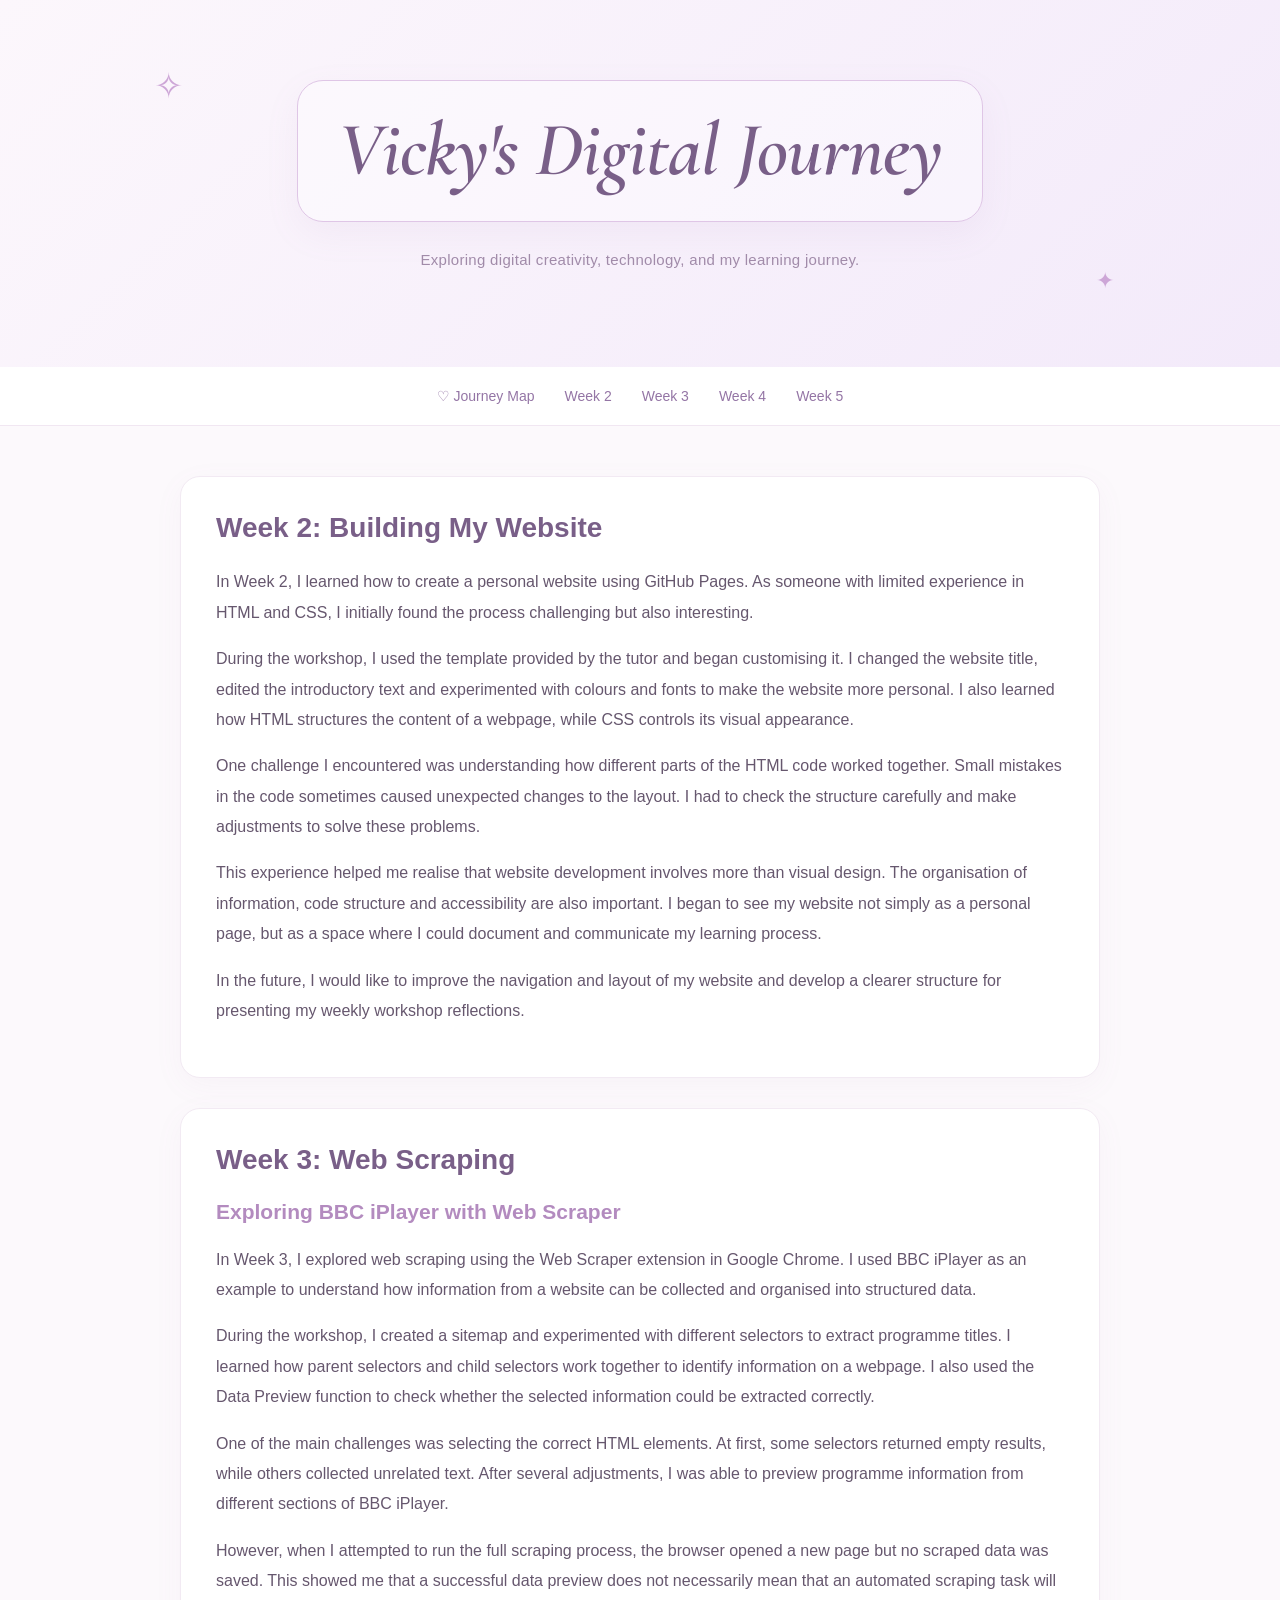
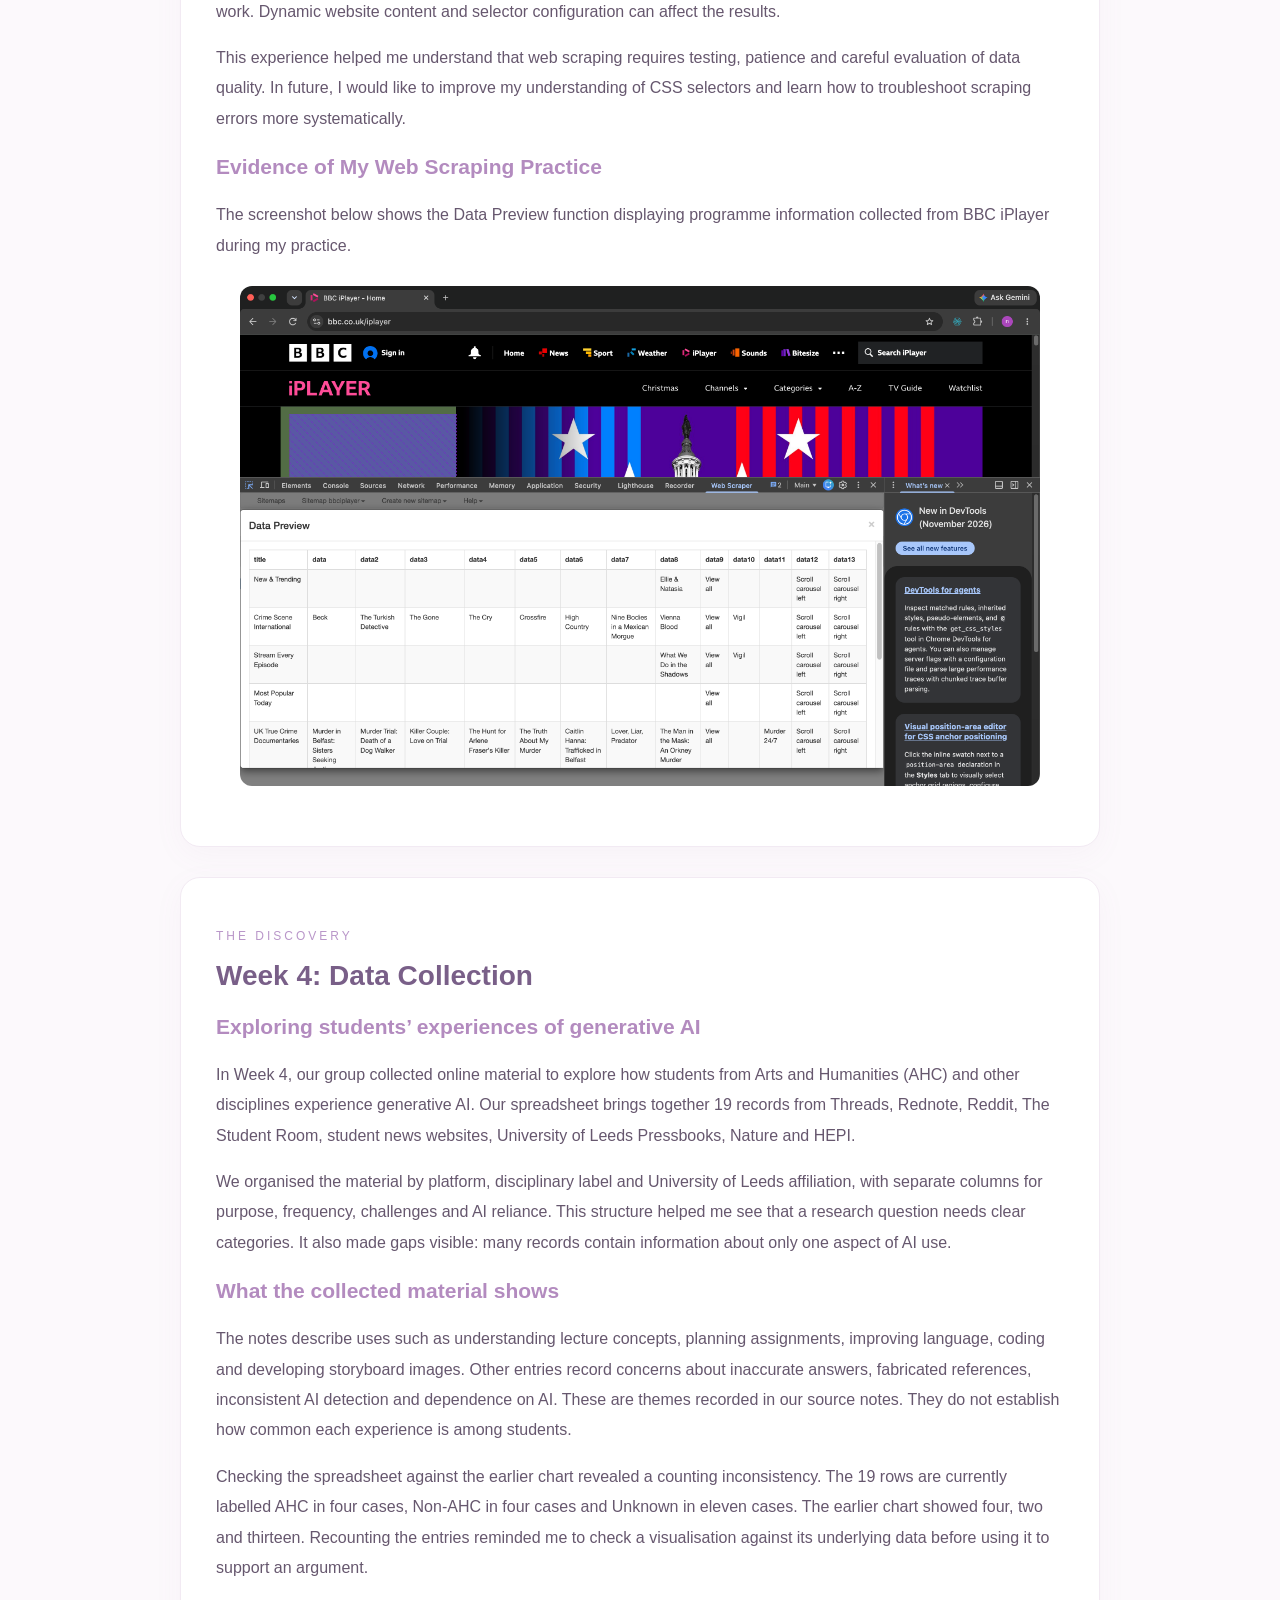
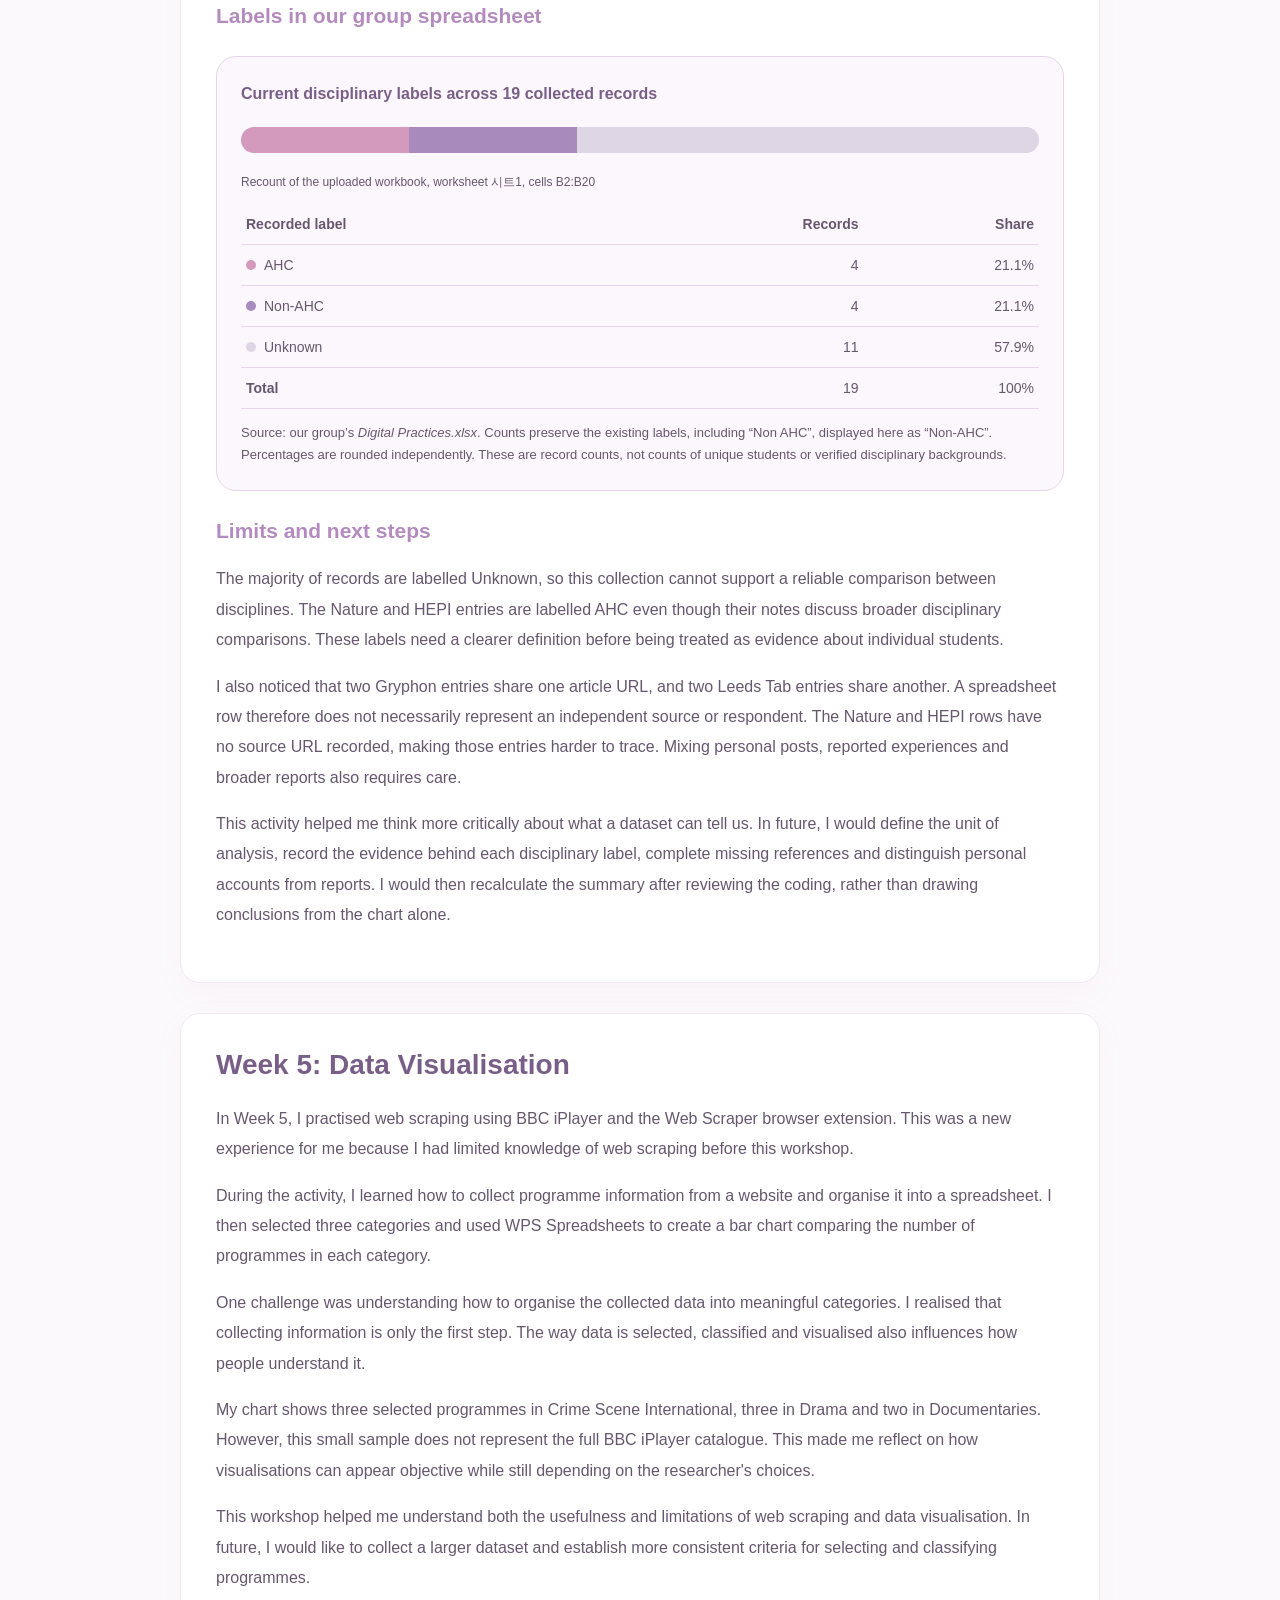
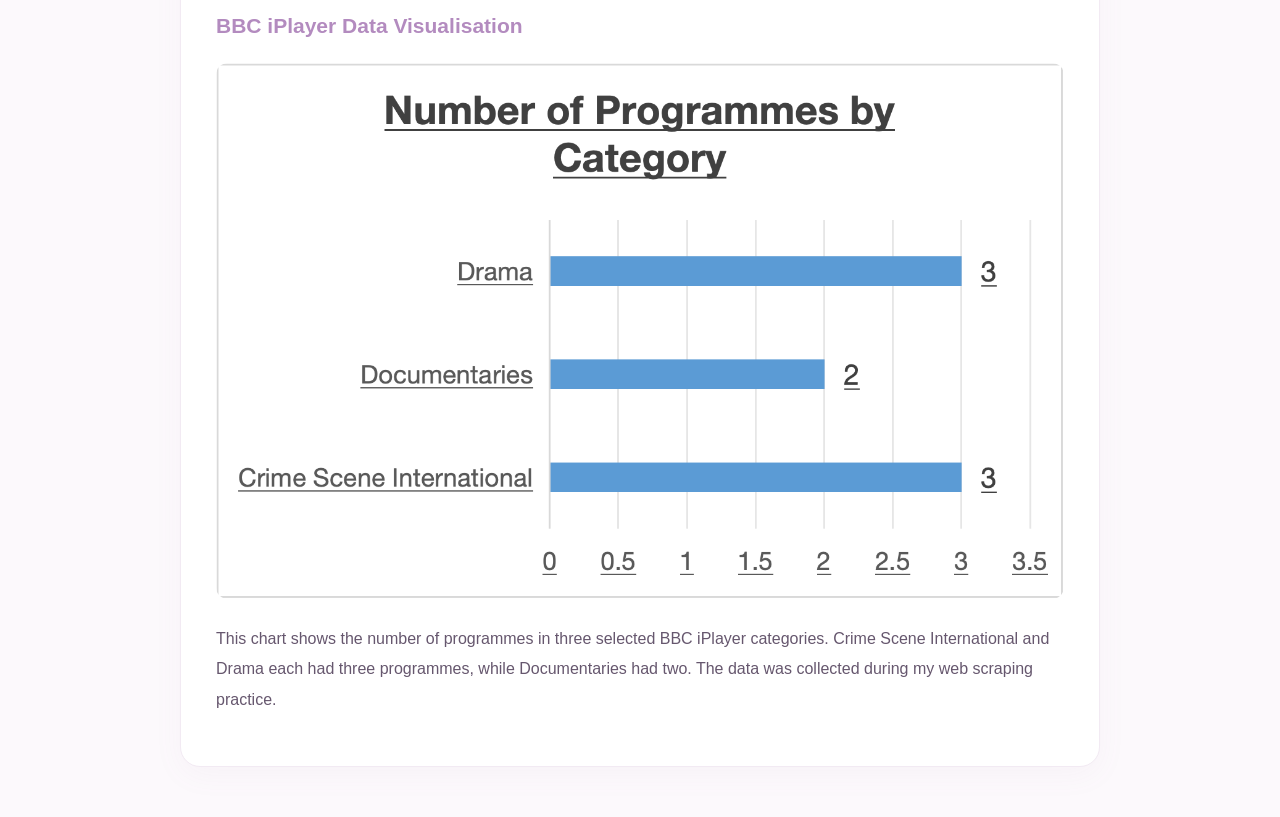
==== reflections.html @ 0fdcf3e4 "Add weekly reflection pages and reconcile Week 4 with group workbook" ====
<!DOCTYPE html>
<html lang="en">
<head>
    <meta charset="UTF-8">
    <meta name="viewport" content="width=device-width, initial-scale=1.0">
    
<title>All Reflections | Vicky's Digital Journey</title>

<link rel="preconnect" href="https://fonts.googleapis.com">
<link rel="preconnect" href="https://fonts.gstatic.com" crossorigin>
<link href="https://fonts.googleapis.com/css2?family=Cormorant+Garamond:ital,wght@0,500;0,600;1,500;1,600&display=swap" rel="stylesheet">

<link rel="stylesheet" href="style.css?v=3">

</head>
<body>


<header>
    <h1>Vicky's Digital Journey</h1>
    <p>Exploring digital creativity, technology, and my learning journey.</p>

    <!-- Minimal animated stars -->
    <span class="hero-sparkle sparkle-one" aria-hidden="true">✧</span>
    <span class="hero-sparkle sparkle-two" aria-hidden="true">✦</span>
    <span class="hero-sparkle sparkle-three" aria-hidden="true">✧</span>

    <!-- Minimal line-art rose -->
    <svg class="hero-rose" viewBox="0 0 100 110" width="55" height="60"
         style="position:absolute !important; width:55px !important; height:60px !important; right:8%; bottom:12%;"         fill="none" stroke="currentColor"
         stroke-width="1.4" stroke-linecap="round"
         stroke-linejoin="round" aria-hidden="true">
        <path d="M48 45 C28 42 27 21 45 15 C58 8 75 21 69 37 C65 51 43 55 35 40 C27 27 41 17 53 23 C65 29 58 43 47 39 C40 36 43 29 49 29 C55 29 55 35 51 36"/>
        <path d="M35 39 C22 33 19 46 32 53 C45 63 69 56 76 43 C83 31 75 23 69 24"/>
        <path d="M52 56 C54 73 48 90 38 105"/>
        <path d="M51 73 C32 61 21 69 20 79 C32 83 44 81 51 73"/>
        <path d="M49 85 C64 72 77 76 82 85 C69 91 57 91 49 85"/>
    </svg>
</header>

    
<nav aria-label="Weekly reflections"><a href="index.html">♡ Journey Map</a><a href="week2.html">Week 2</a><a href="week3.html">Week 3</a><a href="week4.html">Week 4</a><a href="week5.html">Week 5</a></nav><main>
<section id="week2">
    <h2>Week 2: Building My Website</h2>
   
<p>
  In Week 2, I learned how to create a personal website
  using GitHub Pages. As someone with limited experience
  in HTML and CSS, I initially found the process
  challenging but also interesting.
</p>

<p>
  During the workshop, I used the template provided
  by the tutor and began customising it. I changed
  the website title, edited the introductory text
  and experimented with colours and fonts to make
  the website more personal. I also learned how HTML
  structures the content of a webpage, while CSS
  controls its visual appearance.
</p>

<p>
  One challenge I encountered was understanding how
  different parts of the HTML code worked together.
  Small mistakes in the code sometimes caused
  unexpected changes to the layout. I had to check
  the structure carefully and make adjustments
  to solve these problems.
</p>

<p>
  This experience helped me realise that website
  development involves more than visual design.
  The organisation of information, code structure
  and accessibility are also important. I began
  to see my website not simply as a personal page,
  but as a space where I could document and
  communicate my learning process.
</p>

<p>
  In the future, I would like to improve the navigation
  and layout of my website and develop a clearer
  structure for presenting my weekly workshop
  reflections.
</p>
  </section>
<section id="week3">
  <h2>Week 3: Web Scraping</h2>

  <h3>Exploring BBC iPlayer with Web Scraper</h3>

  <p>
    In Week 3, I explored web scraping using the
    Web Scraper extension in Google Chrome.
    I used BBC iPlayer as an example to understand
    how information from a website can be collected
    and organised into structured data.
  </p>

  <p>
    During the workshop, I created a sitemap and
    experimented with different selectors to
    extract programme titles. I learned how
    parent selectors and child selectors work
    together to identify information on a webpage.
    I also used the Data Preview function to
    check whether the selected information
    could be extracted correctly.
  </p>

  <p>
    One of the main challenges was selecting
    the correct HTML elements. At first,
    some selectors returned empty results,
    while others collected unrelated text.
    After several adjustments, I was able
    to preview programme information from
    different sections of BBC iPlayer.
  </p>

  <p>
    However, when I attempted to run the full
    scraping process, the browser opened a
    new page but no scraped data was saved.
    This showed me that a successful data
    preview does not necessarily mean that
    an automated scraping task will work.
    Dynamic website content and selector
    configuration can affect the results.
  </p>

  <p>
    This experience helped me understand that
    web scraping requires testing, patience
    and careful evaluation of data quality.
    In future, I would like to improve my
    understanding of CSS selectors and
    learn how to troubleshoot scraping errors
    more systematically.
  </p>

  <h3>Evidence of My Web Scraping Practice</h3>

  <p>
    The screenshot below shows the Data Preview
    function displaying programme information
    collected from BBC iPlayer during my practice.
  </p>

 <img src="bbc-scraping.png"
     alt="BBC iPlayer web scraping data preview"
     width="800">
</section>
<section id="week4">
  <p class="journey-label">THE DISCOVERY</p>
  <h2>Week 4: Data Collection</h2>
  <h3>Exploring students’ experiences of generative AI</h3>
  <p>In Week 4, our group collected online material to explore how students from Arts and Humanities (AHC) and other disciplines experience generative AI. Our spreadsheet brings together 19 records from Threads, Rednote, Reddit, The Student Room, student news websites, University of Leeds Pressbooks, Nature and HEPI.</p>
  <p>We organised the material by platform, disciplinary label and University of Leeds affiliation, with separate columns for purpose, frequency, challenges and AI reliance. This structure helped me see that a research question needs clear categories. It also made gaps visible: many records contain information about only one aspect of AI use.</p>
  <h3>What the collected material shows</h3>
  <p>The notes describe uses such as understanding lecture concepts, planning assignments, improving language, coding and developing storyboard images. Other entries record concerns about inaccurate answers, fabricated references, inconsistent AI detection and dependence on AI. These are themes recorded in our source notes. They do not establish how common each experience is among students.</p>
  <p>Checking the spreadsheet against the earlier chart revealed a counting inconsistency. The 19 rows are currently labelled AHC in four cases, Non-AHC in four cases and Unknown in eleven cases. The earlier chart showed four, two and thirteen. Recounting the entries reminded me to check a visualisation against its underlying data before using it to support an argument.</p>
  <h3>Labels in our group spreadsheet</h3>
  <figure class="record-summary">
    <figcaption>Current disciplinary labels across 19 collected records</figcaption>
    <div class="record-bar" aria-hidden="true"><span class="bar-ahc"></span><span class="bar-non-ahc"></span><span class="bar-unknown"></span></div>
    <table class="record-table">
      <caption>Recount of the uploaded workbook, worksheet 시트1, cells B2:B20</caption>
      <thead><tr><th scope="col">Recorded label</th><th scope="col">Records</th><th scope="col">Share</th></tr></thead>
      <tbody>
        <tr><th scope="row"><span class="record-key key-ahc" aria-hidden="true"></span>AHC</th><td>4</td><td>21.1%</td></tr>
        <tr><th scope="row"><span class="record-key key-non-ahc" aria-hidden="true"></span>Non-AHC</th><td>4</td><td>21.1%</td></tr>
        <tr><th scope="row"><span class="record-key key-unknown" aria-hidden="true"></span>Unknown</th><td>11</td><td>57.9%</td></tr>
      </tbody>
      <tfoot><tr><th scope="row">Total</th><td>19</td><td>100%</td></tr></tfoot>
    </table>
    <p class="source-note">Source: our group’s <cite>Digital Practices.xlsx</cite>. Counts preserve the existing labels, including “Non AHC”, displayed here as “Non-AHC”. Percentages are rounded independently. These are record counts, not counts of unique students or verified disciplinary backgrounds.</p>
  </figure>
  <h3>Limits and next steps</h3>
  <p>The majority of records are labelled Unknown, so this collection cannot support a reliable comparison between disciplines. The Nature and HEPI entries are labelled AHC even though their notes discuss broader disciplinary comparisons. These labels need a clearer definition before being treated as evidence about individual students.</p>
  <p>I also noticed that two Gryphon entries share one article URL, and two Leeds Tab entries share another. A spreadsheet row therefore does not necessarily represent an independent source or respondent. The Nature and HEPI rows have no source URL recorded, making those entries harder to trace. Mixing personal posts, reported experiences and broader reports also requires care.</p>
  <p>This activity helped me think more critically about what a dataset can tell us. In future, I would define the unit of analysis, record the evidence behind each disciplinary label, complete missing references and distinguish personal accounts from reports. I would then recalculate the summary after reviewing the coding, rather than drawing conclusions from the chart alone.</p>
</section>

<section id="week5">
    <h2>Week 5: Data Visualisation</h2>
   
<p>
  In Week 5, I practised web scraping using BBC iPlayer
  and the Web Scraper browser extension. This was a new
  experience for me because I had limited knowledge
  of web scraping before this workshop.
</p>

<p>
  During the activity, I learned how to collect programme
  information from a website and organise it into a
  spreadsheet. I then selected three categories and used
  WPS Spreadsheets to create a bar chart comparing the
  number of programmes in each category.
</p>

<p>
  One challenge was understanding how to organise the
  collected data into meaningful categories. I realised
  that collecting information is only the first step.
  The way data is selected, classified and visualised
  also influences how people understand it.
</p>

<p>
  My chart shows three selected programmes in Crime
  Scene International, three in Drama and two in
  Documentaries. However, this small sample does not
  represent the full BBC iPlayer catalogue. This made
  me reflect on how visualisations can appear objective
  while still depending on the researcher's choices.
</p>

<p>
  This workshop helped me understand both the usefulness
  and limitations of web scraping and data visualisation.
  In future, I would like to collect a larger dataset
  and establish more consistent criteria for selecting
  and classifying programmes.
</p>

      
<h3>BBC iPlayer Data Visualisation</h3>

<img
    src="bbc-chart.png"
    alt="Bar chart of selected BBC iPlayer programmes"
>

<p>
    This chart shows the number of programmes
    in three selected BBC iPlayer categories.
    Crime Scene International and Drama each
    had three programmes, while Documentaries
    had two. The data was collected during
    my web scraping practice.
</p>
  </section>
</main>
<script src="journey.js?v=2"></script>
</body>
</html>
---- style.css ----
/* Vicky's Digital Journey */

:root {
    --background: #fcf9fc;
    --white: #ffffff;
    --pink: #f5ddea;
    --lavender: #e6daf5;
    --purple: #aa8abd;
    --text: #66576e;
    --muted: #9e8da6;
}

* {
    box-sizing: border-box;
}

html {
    scroll-behavior: smooth;
}

body {
    margin: 0;
    font-family: Arial, sans-serif;
    background: var(--background);
    color: var(--text);
}

/* Header */

header {
    background: linear-gradient(
        135deg,
        #faf0f7,
        #f0eafa
    );
    color: var(--text);
    text-align: center;
    padding: 75px 20px 65px;
}

header h1 {
    font-size: clamp(32px, 5vw, 52px);
    font-weight: 600;
    letter-spacing: 1px;
    margin: 0 0 18px;
}

header p {
    color: var(--muted);
    font-size: 16px;
    line-height: 1.7;
}

/* Navigation */

nav {
    background: #ffffff;
    text-align: center;
    padding: 20px;
    border-bottom: 1px solid #f1e7f2;
}

nav a {
    color: #9475a5;
    text-decoration: none;
    margin: 0 15px;
    font-size: 14px;
    transition: color 0.3s;
}

nav a:hover {
    color: #d28cb7;
}

/* Main content */

main {
    max-width: 960px;
    margin: 50px auto;
    padding: 0 20px;
}

main section,
.card {
    background: var(--white);
    padding: 35px;
    margin-bottom: 30px;
    border-radius: 20px;
    border: 1px solid #f2eaf3;
    box-shadow: 0 8px 30px rgba(150, 120, 160, 0.05);
}

/* Headings */

main h2 {
    color: #795f88;
    font-size: 28px;
    margin-top: 0;
}

main h3 {
    color: #b38bbf;
    font-size: 21px;
}

/* Text */

main p {
    font-size: 16px;
    line-height: 1.9;
}

main a {
    color: #a37cb6;
}

main a:hover {
    color: #d28cb7;
}

/* Images and charts */

main img {
    display: block;
    max-width: 100%;
    height: auto;
    margin: 25px auto;
    border-radius: 12px;
}

/* Footer */

footer {
    text-align: center;
    padding: 35px 20px;
    background: #f5edf7;
    color: var(--muted);
    font-size: 13px;
}

/* Mobile */

@media (max-width: 600px) {
    header {
        padding: 55px 20px;
    }

    main {
        margin: 25px auto;
    }

    main section,
    .card {
        padding: 22px;
    }

    nav a {
        display: inline-block;
        margin: 7px;
    }
}


/* Dreamy journey map */

.journey-home {
    text-align: center;
    overflow: hidden;
}

.journey-label {
    font-size: 12px !important;
    letter-spacing: 3px;
    color: #b996c9;
}

.journey-intro {
    max-width: 500px;
    margin: 0 auto;
    color: #a08ca8;
}

.journey-map {
    position: relative;
    width: min(100%, 500px);
    height: 650px;
    margin: 25px auto;
    background: linear-gradient(
        180deg, #fffafd, #f9f3fc
    );
    border-radius: 30px;
}

.journey-map .stop-circle {
    width: 112px;
    height: 54px;
    min-width: 112px;
    min-height: 54px;
    box-sizing: border-box;
    border-radius: 999px;

    display: flex;
    align-items: center;
    justify-content: center;

    font-family: Arial, sans-serif;
    font-size: 20px !important;
    font-weight: 400 !important;
    font-style: normal;
    line-height: 1;
    white-space: nowrap;

    color: #806b8e;
}

.journey-map .stop-1 .stop-circle,
.journey-map .stop-3 .stop-circle {
    background: #f3d6e8;
}

.journey-map .stop-2 .stop-circle,
.journey-map .stop-4 .stop-circle {
    background: #ddc8ef;
}
/* Position the dotted path inside the map */
.journey-map .journey-path {
    position: absolute;
    top: 0;
    left: 0;
    width: 100%;
    height: 100%;
    pointer-events: none;
}.journey-path path {
    fill: none;
    stroke: #d7bfe1;
    stroke-width: 3;
    stroke-linecap: round;
    stroke-dasharray: 3 9;
}

.map-stop {
    position: absolute;
    transform: translate(-50%, -50%);
    border: none;
    background: transparent;
    cursor: pointer;
    display: flex;
    align-items: center;
    flex-direction: column;
    gap: 7px;
    width: 160px;
    color: #826b91;
    font-family: inherit;
}

.stop-circle {
    width: 65px;
    height: 65px;
    border-radius: 50%;
    display: grid;
    place-items: center;
    background: #e9dff0;
    border: 5px solid white;
    box-shadow: 0 4px 18px #bda5c333;
    font-size: 21px;
    transition: all 0.3s ease;
}

.map-stop strong {
    font-size: 13px;
}

.map-stop small {
    font-size: 11px;
    color: #a18eaa;
}

.map-stop:hover .stop-circle,
.map-stop:focus-visible .stop-circle {
    transform: scale(1.12);
}

.map-stop.completed .stop-circle {
    background: #f4d5e7;
}

.map-stop.current .stop-circle {
    background: #d8c2eb;
    box-shadow: 0 0 0 7px #eadbf477;
}

.stop-1 { left: 25%; top: 10%; }
.stop-2 { left: 78%; top: 35%; }
.stop-3 { left: 24%; top: 61%; }
.stop-4 { left: 72%; top: 88%; }

.journey-progress {
    color: #a78cb4;
    font-size: 14px;
}

.view-all,
.next-step {
    border: 1px solid #e6d5eb;
    background: #f6eaf7;
    color: #826a90;
    padding: 12px 22px;
    border-radius: 30px;
    cursor: pointer;
    font-family: inherit;
    margin: 12px 0;
}

.view-all:hover,
.next-step:hover {
    background: #ecd9f0;
}

@media (max-width: 600px) {
    .journey-map {
        height: 580px;
    }

    .map-stop {
        width: 125px;
    }

    .map-stop strong {
        font-size: 12px;
    }

    .map-stop small {
        font-size: 10px;
    }
}


/* Elegant journey title */

header {
    position: relative;
    overflow: hidden;
    padding: 75px 20px;
}

header h1 {
    font-family: "Cormorant Garamond", Georgia, serif;
    font-size: clamp(46px, 7vw, 82px);
    font-weight: 600;
    font-style: italic;
    line-height: 1.05;
    letter-spacing: -1px;
    color: #775c86;
    max-width: 850px;
    margin: 0 auto 24px;
}

header p {
    font-size: 15px;
    color: #a48da9;
    letter-spacing: 0.3px;
}

/* Decorative floating stars */

header::before,
header::after {
    content: "✧";
    position: absolute;
    color: #cda6d7;
    pointer-events: none;
    animation: floatingStar 4s ease-in-out infinite;
}

header::before {
    top: 18%;
    left: 12%;
    font-size: 35px;
}

header::after {
    content: "✦";
    right: 13%;
    bottom: 20%;
    font-size: 22px;
    animation-delay: 1.8s;
}

@keyframes floatingStar {
    0%, 100% {
        opacity: 0.35;
        transform: translateY(0) rotate(0deg);
    }

    50% {
        opacity: 0.9;
        transform: translateY(-12px) rotate(12deg);
    }
}

@media (prefers-reduced-motion: reduce) {
    header::before,
    header::after {
        animation: none;
    }
}


/* Minimal INS-style floating title */

header {
    position: relative;
    padding: 80px 24px;
    background: linear-gradient(
        135deg,
        #fcf7fc 0%,
        #f3eafa 100%
    );
    overflow: hidden;
}

header h1 {
    display: block;
    width: fit-content;
    max-width: 100%;
    margin: 0 auto 20px;
    padding: 28px 40px;

    font-family: "Cormorant Garamond", Georgia, serif;
    font-size: clamp(42px, 6vw, 76px);
    font-style: italic;
    font-weight: 600;
    line-height: 1.1;
    color: #795f88;

    background: rgba(255, 255, 255, 0.35);
    border: 1px solid #dfc6e6;
    border-radius: 26px;

    box-shadow: 0 12px 35px rgba(166, 128, 181, 0.08);

    animation: titleFloat 5s ease-in-out infinite;
}

@keyframes titleFloat {
    0%, 100% {
        transform: translateY(0);
    }

    50% {
        transform: translateY(-7px);
    }
}

header p {
    color: #a18ba9;
    font-size: 15px;
    margin-top: 25px;
}

@media (prefers-reduced-motion: reduce) {
    header h1 {
        animation: none;
    }
}
/* Minimal animated decorations */

header .hero-sparkle {
    position: absolute;
    z-index: 2;
    color: #b894ca;
    pointer-events: none;
    opacity: 0;
    animation: sparkleFade 6s ease-in-out infinite;
}

.sparkle-one {
    top: 18%;
    left: 12%;
    font-size: 27px;
    animation-delay: 0s !important;
}

.sparkle-two {
    top: 35%;
    right: 12%;
    font-size: 17px;
    animation-delay: 2s !important;
}

.sparkle-three {
    bottom: 23%;
    left: 17%;
    font-size: 15px;
    animation-delay: 4s !important;
}

@keyframes sparkleFade {
    0%, 100% { opacity: 0; }
    35%, 55% { opacity: 0.65; }
}

/* Delicate animated rose */

header .hero-rose {
    position: absolute;
    right: 7%;
    bottom: 12%;
    width: 65px;
    height: 72px;
    color: #b69ac3;
    opacity: 0;
    pointer-events: none;
    transform-origin: bottom center;
    animation: roseFade 9s ease-in-out infinite;
}

@keyframes roseFade {
    0%, 100% {
        opacity: 0;
        transform: rotate(-2deg);
    }
    40%, 60% {
        opacity: 0.55;
        transform: rotate(2deg);
    }
}

@media (prefers-reduced-motion: reduce) {
    header .hero-sparkle,
    header .hero-rose {
        animation: none;
        opacity: 0.4;
    }
}


/* Keep the decorative rose small */
header svg.hero-rose {
    position: absolute !important;
    width: 55px !important;
    height: 60px !important;
    max-width: 55px !important;
    right: 8% !important;
    bottom: 12% !important;
    display: block;
    pointer-events: none;
}

/* Week 2–5 oval buttons */
.journey-map .map-stop .stop-circle {
    width: 112px !important;
    height: 54px !important;
    min-width: 112px !important;
    min-height: 54px !important;
    border-radius: 999px !important;

    font-family: Arial, sans-serif !important;
    font-size: 20px !important;
    font-weight: 700 !important;
    font-style: normal !important;
    white-space: nowrap !important;
}

/* Pink: Week 2 and Week 4 */
.journey-map .stop-1 .stop-circle,
.journey-map .stop-3 .stop-circle {
    background: #f3d6e8 !important;
}

/* Purple: Week 3 and Week 5 */
.journey-map .stop-2 .stop-circle,
.journey-map .stop-4 .stop-circle {
    background: #ddc8ef !important;
}

/* Navigation links retain the original button appearance. */
a.map-stop { text-decoration: none; }
a.view-all, a.next-step { display: inline-block; text-decoration: none; }
nav a[aria-current="page"] { font-weight: bold; text-decoration: underline; }
a:focus-visible { outline: 2px solid #795f88; outline-offset: 5px; }

/* Week 4 record summary, using the existing pink and purple palette. */
.record-summary { margin: 28px 0; padding: 24px; background: #fcf7fc; border: 1px solid #e6d5eb; border-radius: 20px; }
.record-summary figcaption { color: #795f88; font-weight: 600; line-height: 1.6; }
.record-bar { display: flex; height: 26px; border-radius: 999px; overflow: hidden; margin: 20px 0; }
.bar-ahc { flex: 4; background: #d39abd; }
.bar-non-ahc { flex: 4; background: #a88abd; }
.bar-unknown { flex: 11; background: #ded5e5; }
.record-table { width: 100%; border-collapse: collapse; font-size: 14px; }
.record-table caption { text-align: left; line-height: 1.6; margin-bottom: 12px; font-size: 12px; }
.record-table th, .record-table td { padding: 12px 5px; border-bottom: 1px solid #e6d5eb; text-align: right; }
.record-table th:first-child { text-align: left; }
.record-table tbody th { font-weight: 400; }
.record-key { display: inline-block; width: 10px; height: 10px; border-radius: 50%; margin-right: 8px; }
.key-ahc { background: #d39abd; }
.key-non-ahc { background: #a88abd; }
.key-unknown { background: #ded5e5; }
main .source-note { font-size: 13px; line-height: 1.7; margin-bottom: 0; overflow-wrap: anywhere; }
@media (max-width: 600px) { .record-summary { padding: 16px; } }
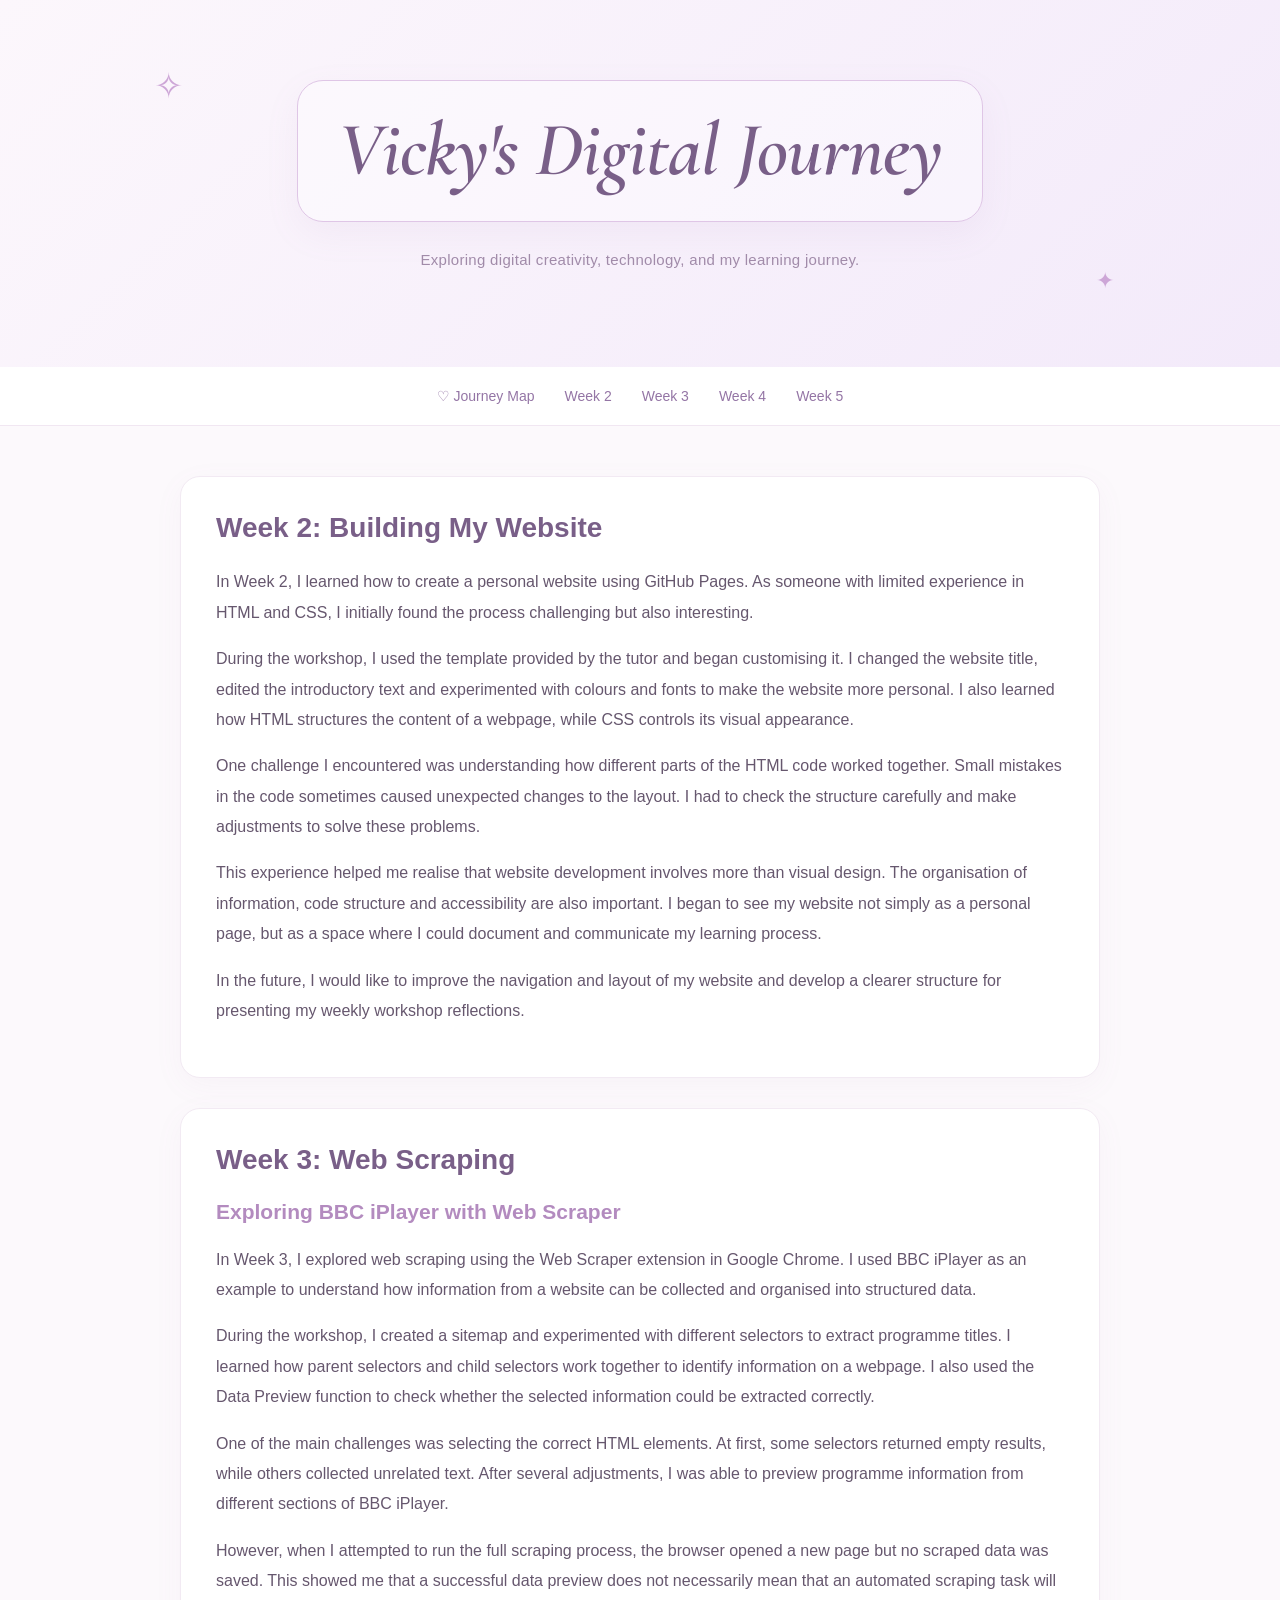
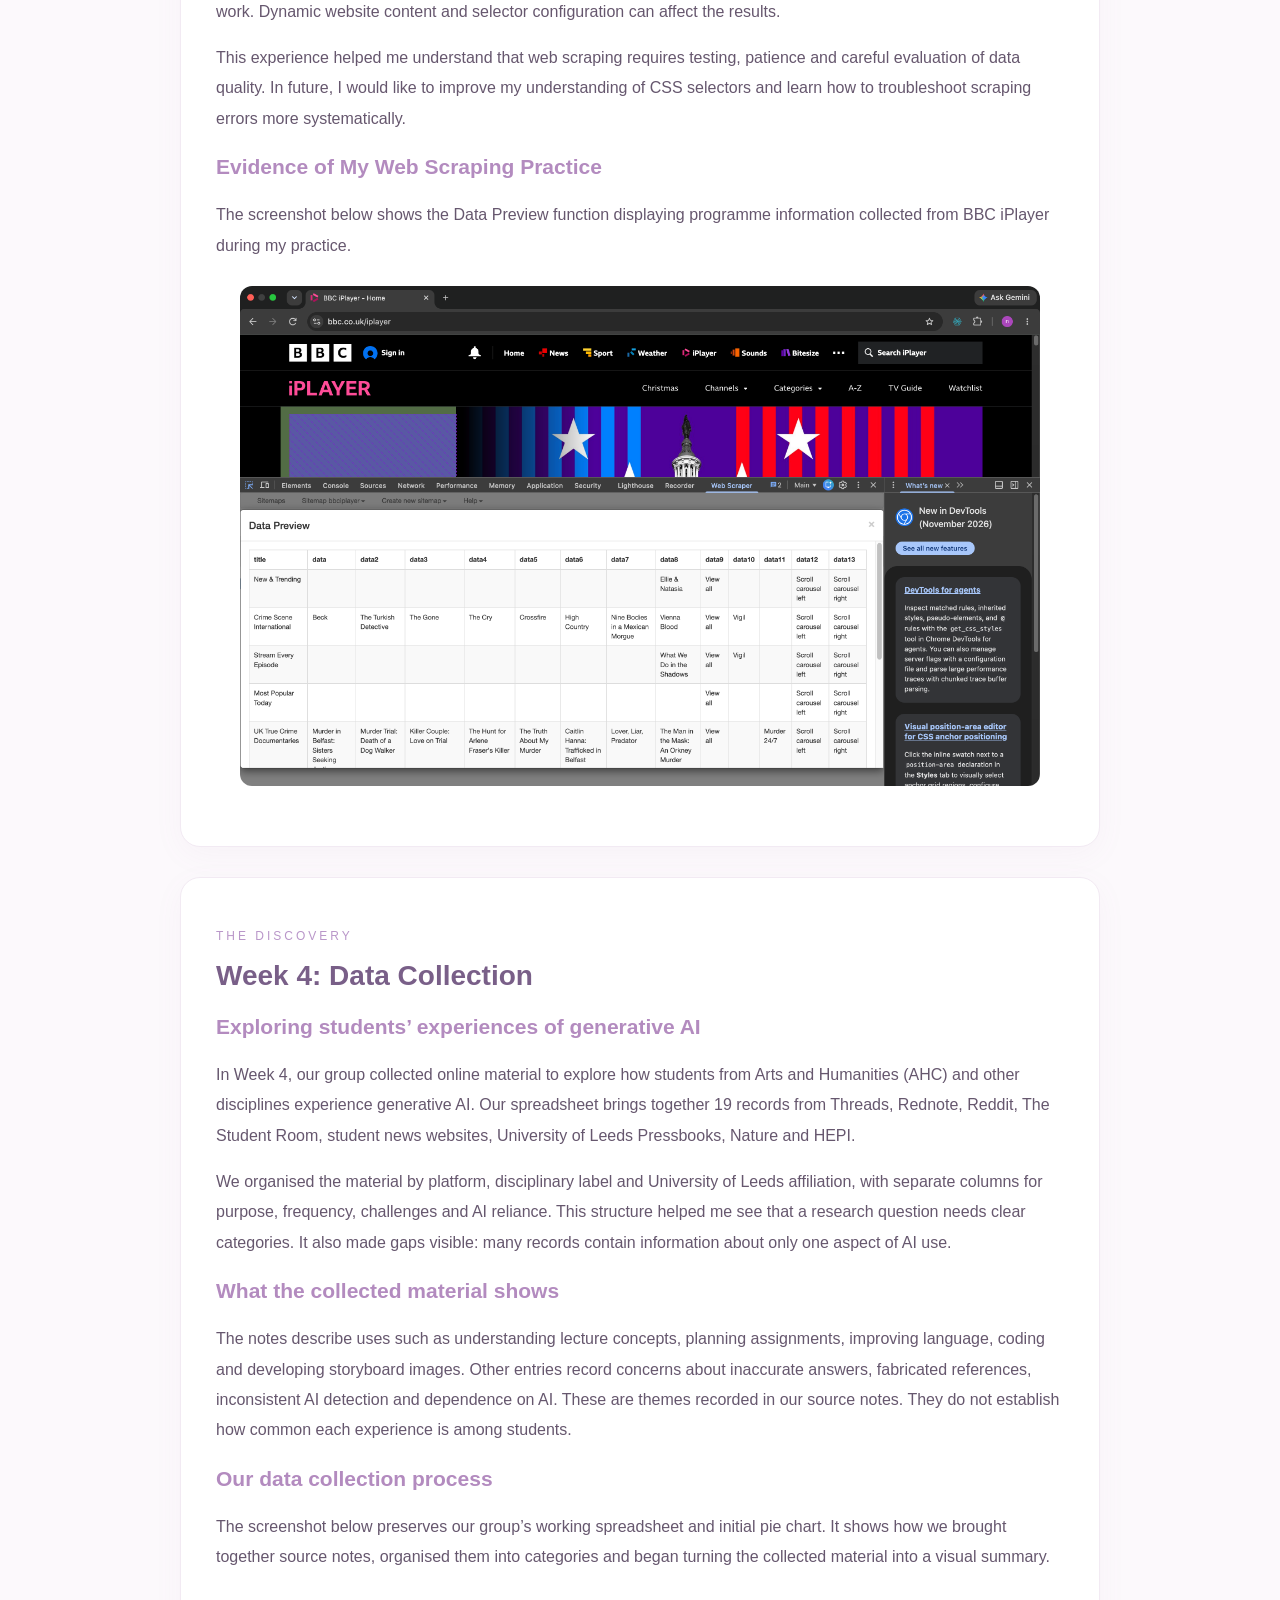
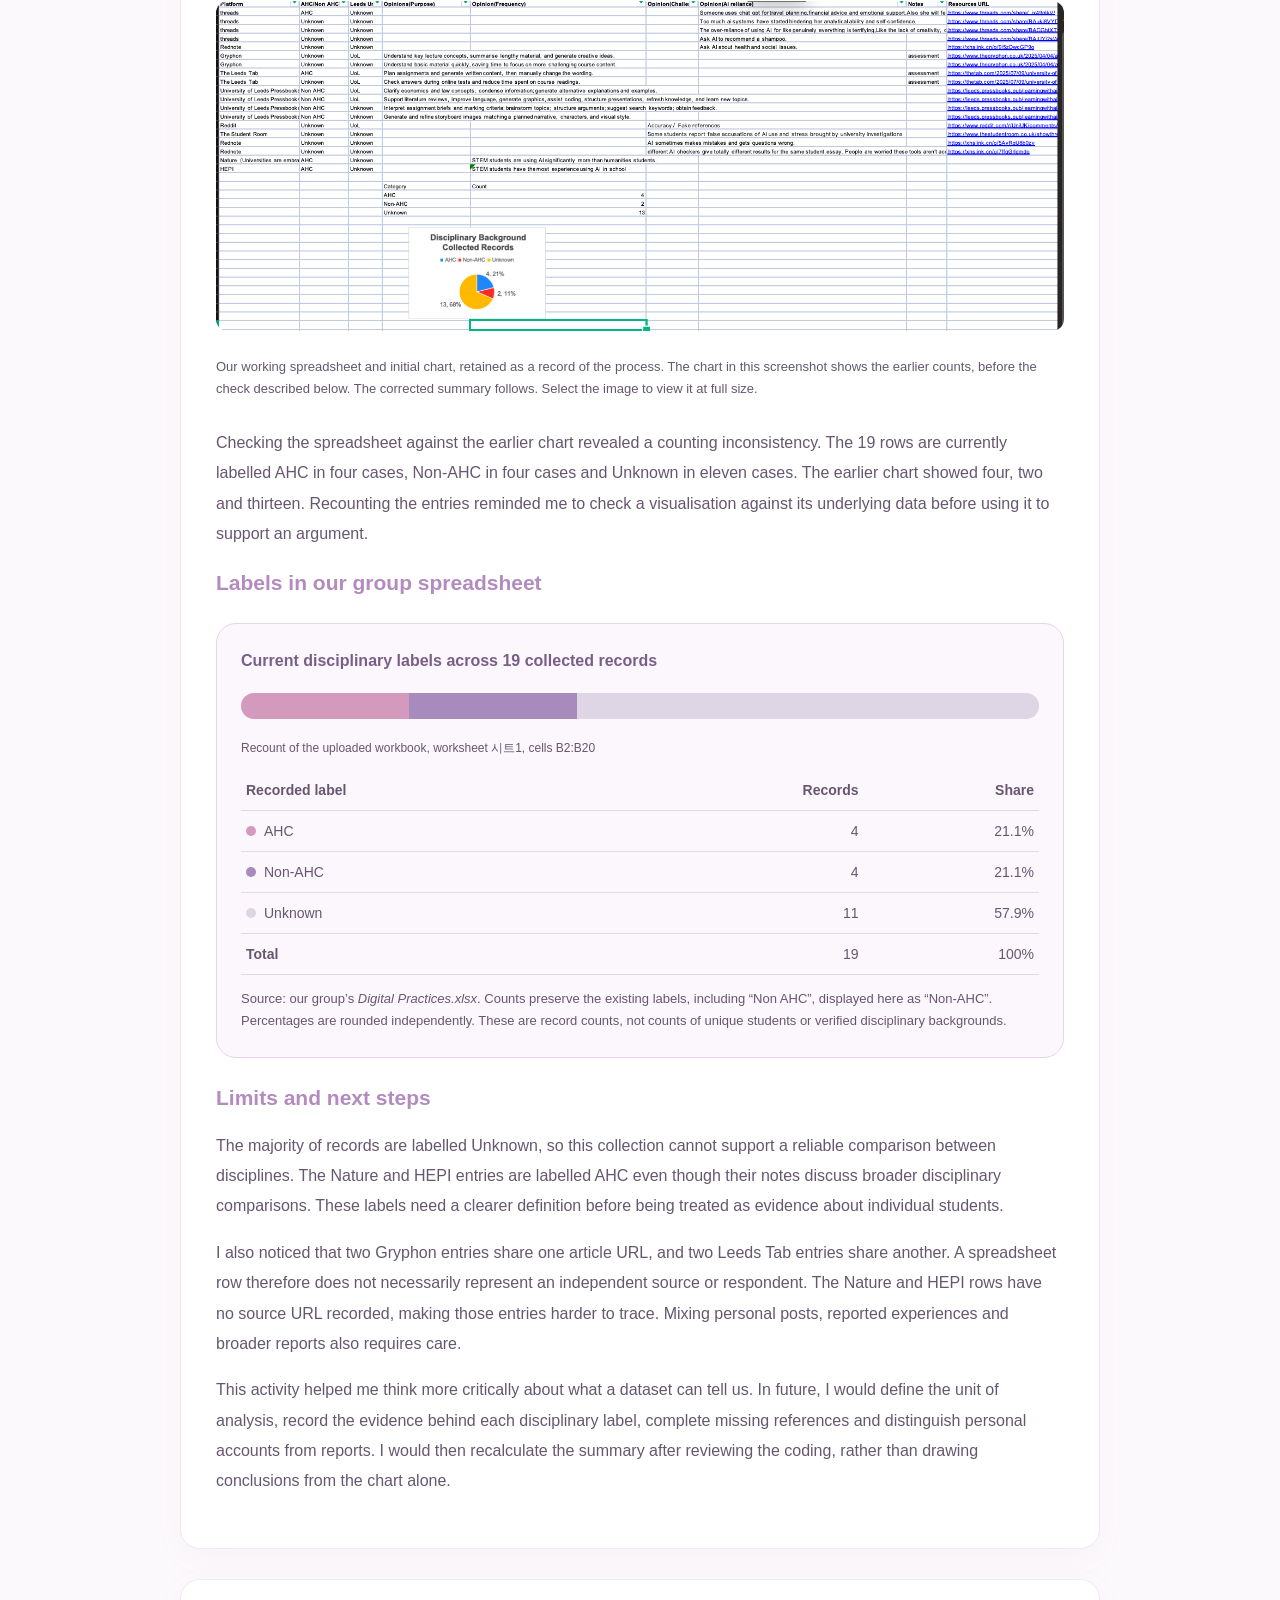
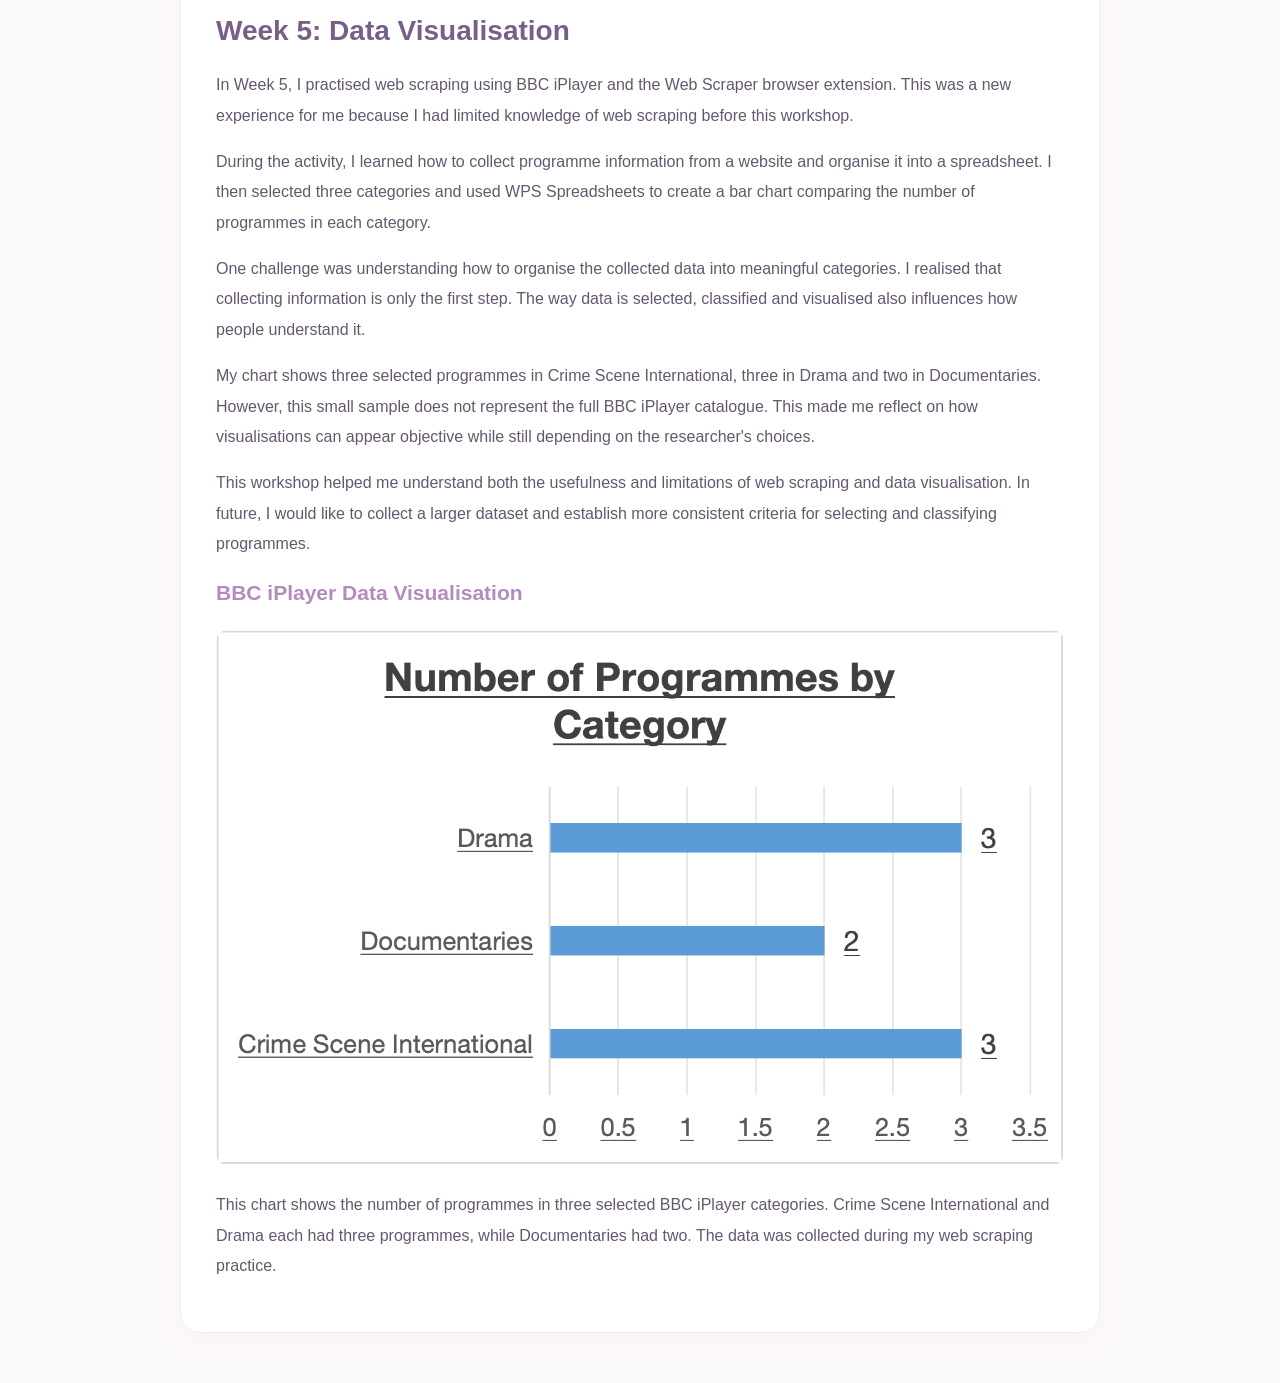
==== commit 1cd21ea8: "Add original group spreadsheet screenshot to Week 4 process reflection" ====
--- a/reflections.html
+++ b/reflections.html
@@ -161,6 +161,14 @@
   <p>We organised the material by platform, disciplinary label and University of Leeds affiliation, with separate columns for purpose, frequency, challenges and AI reliance. This structure helped me see that a research question needs clear categories. It also made gaps visible: many records contain information about only one aspect of AI use.</p>
   <h3>What the collected material shows</h3>
   <p>The notes describe uses such as understanding lecture concepts, planning assignments, improving language, coding and developing storyboard images. Other entries record concerns about inaccurate answers, fabricated references, inconsistent AI detection and dependence on AI. These are themes recorded in our source notes. They do not establish how common each experience is among students.</p>
+  <h3>Our data collection process</h3>
+  <p>The screenshot below preserves our group’s working spreadsheet and initial pie chart. It shows how we brought together source notes, organised them into categories and began turning the collected material into a visual summary.</p>
+  <figure style="margin: 28px 0;">
+    <a href="week4-group-data-process.png" aria-label="Open the original group spreadsheet screenshot at full size">
+      <img src="week4-group-data-process.png" width="1556" height="606" loading="lazy" alt="Our group’s working spreadsheet with source notes, disciplinary labels and an initial pie chart showing AHC 4, Non-AHC 2 and Unknown 13 before the counts were checked.">
+    </a>
+    <figcaption class="source-note">Our working spreadsheet and initial chart, retained as a record of the process. The chart in this screenshot shows the earlier counts, before the check described below. The corrected summary follows. Select the image to view it at full size.</figcaption>
+  </figure>
   <p>Checking the spreadsheet against the earlier chart revealed a counting inconsistency. The 19 rows are currently labelled AHC in four cases, Non-AHC in four cases and Unknown in eleven cases. The earlier chart showed four, two and thirteen. Recounting the entries reminded me to check a visualisation against its underlying data before using it to support an argument.</p>
   <h3>Labels in our group spreadsheet</h3>
   <figure class="record-summary">
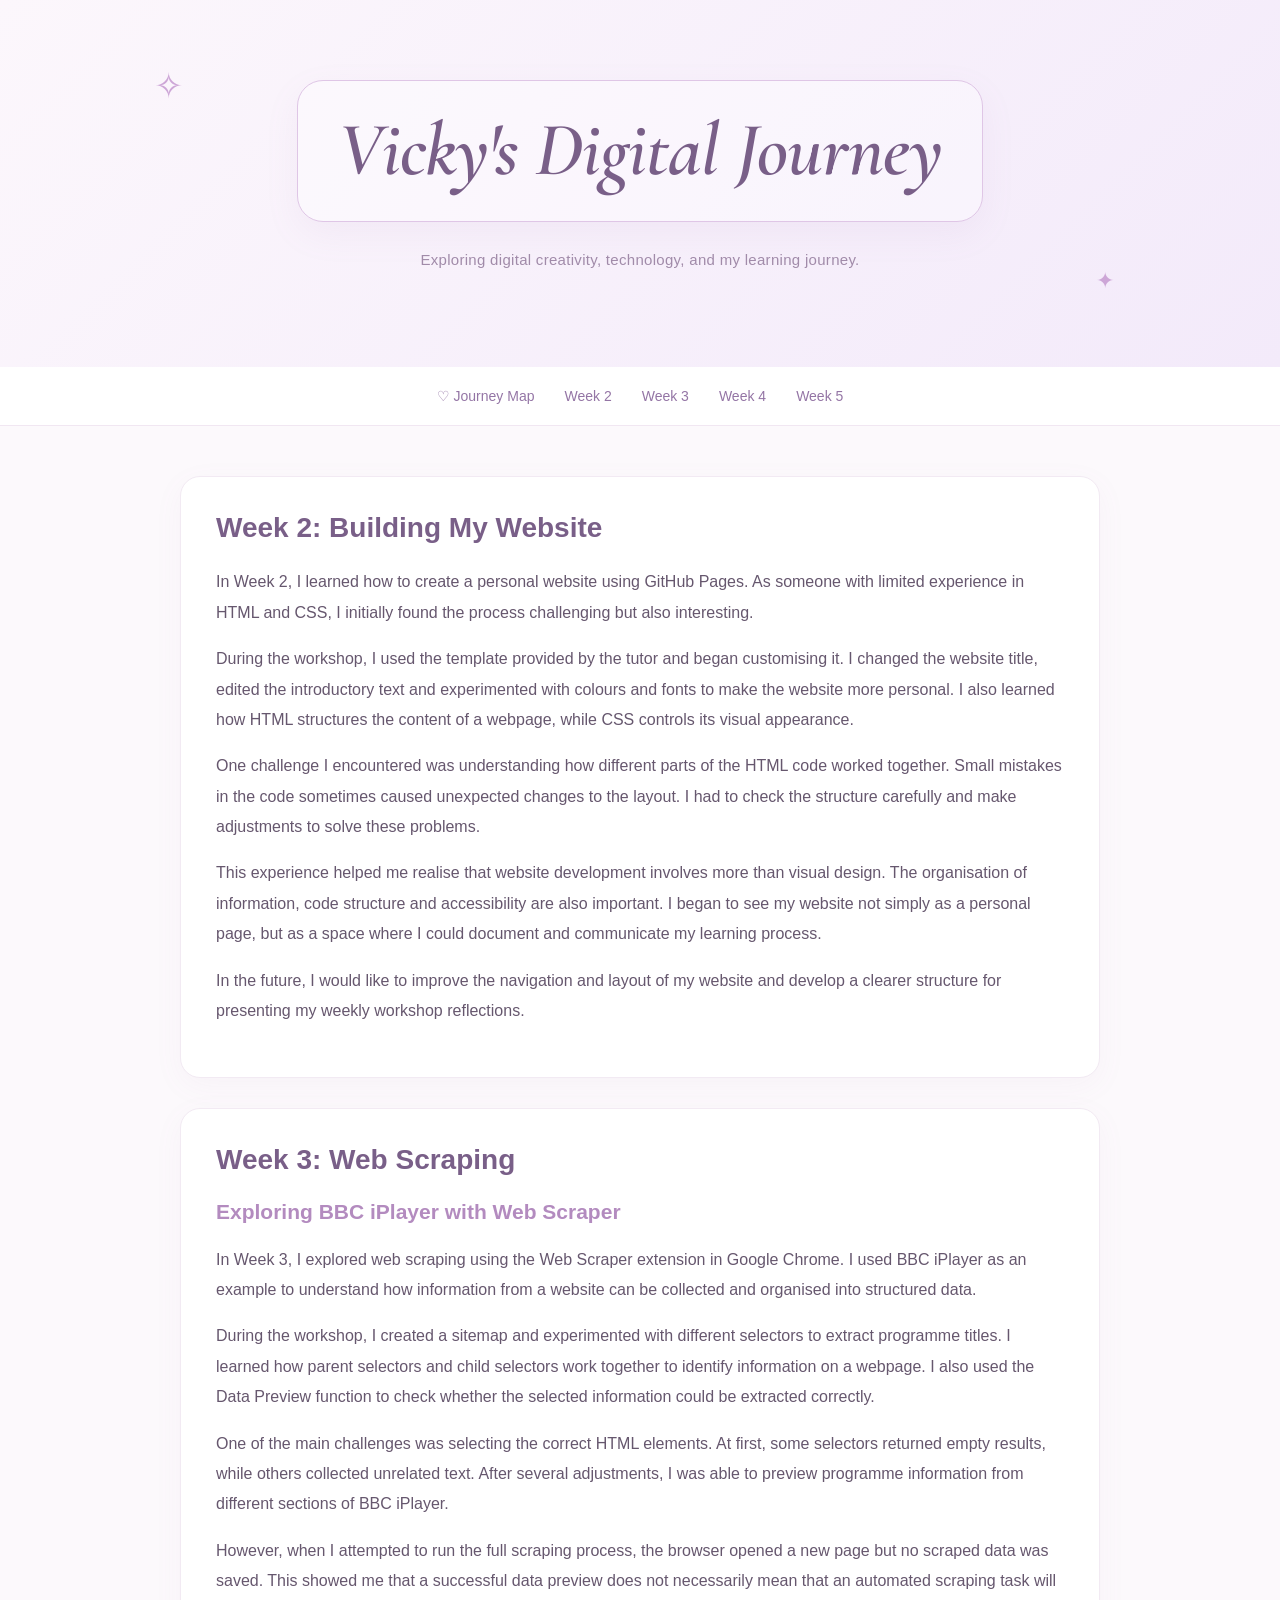
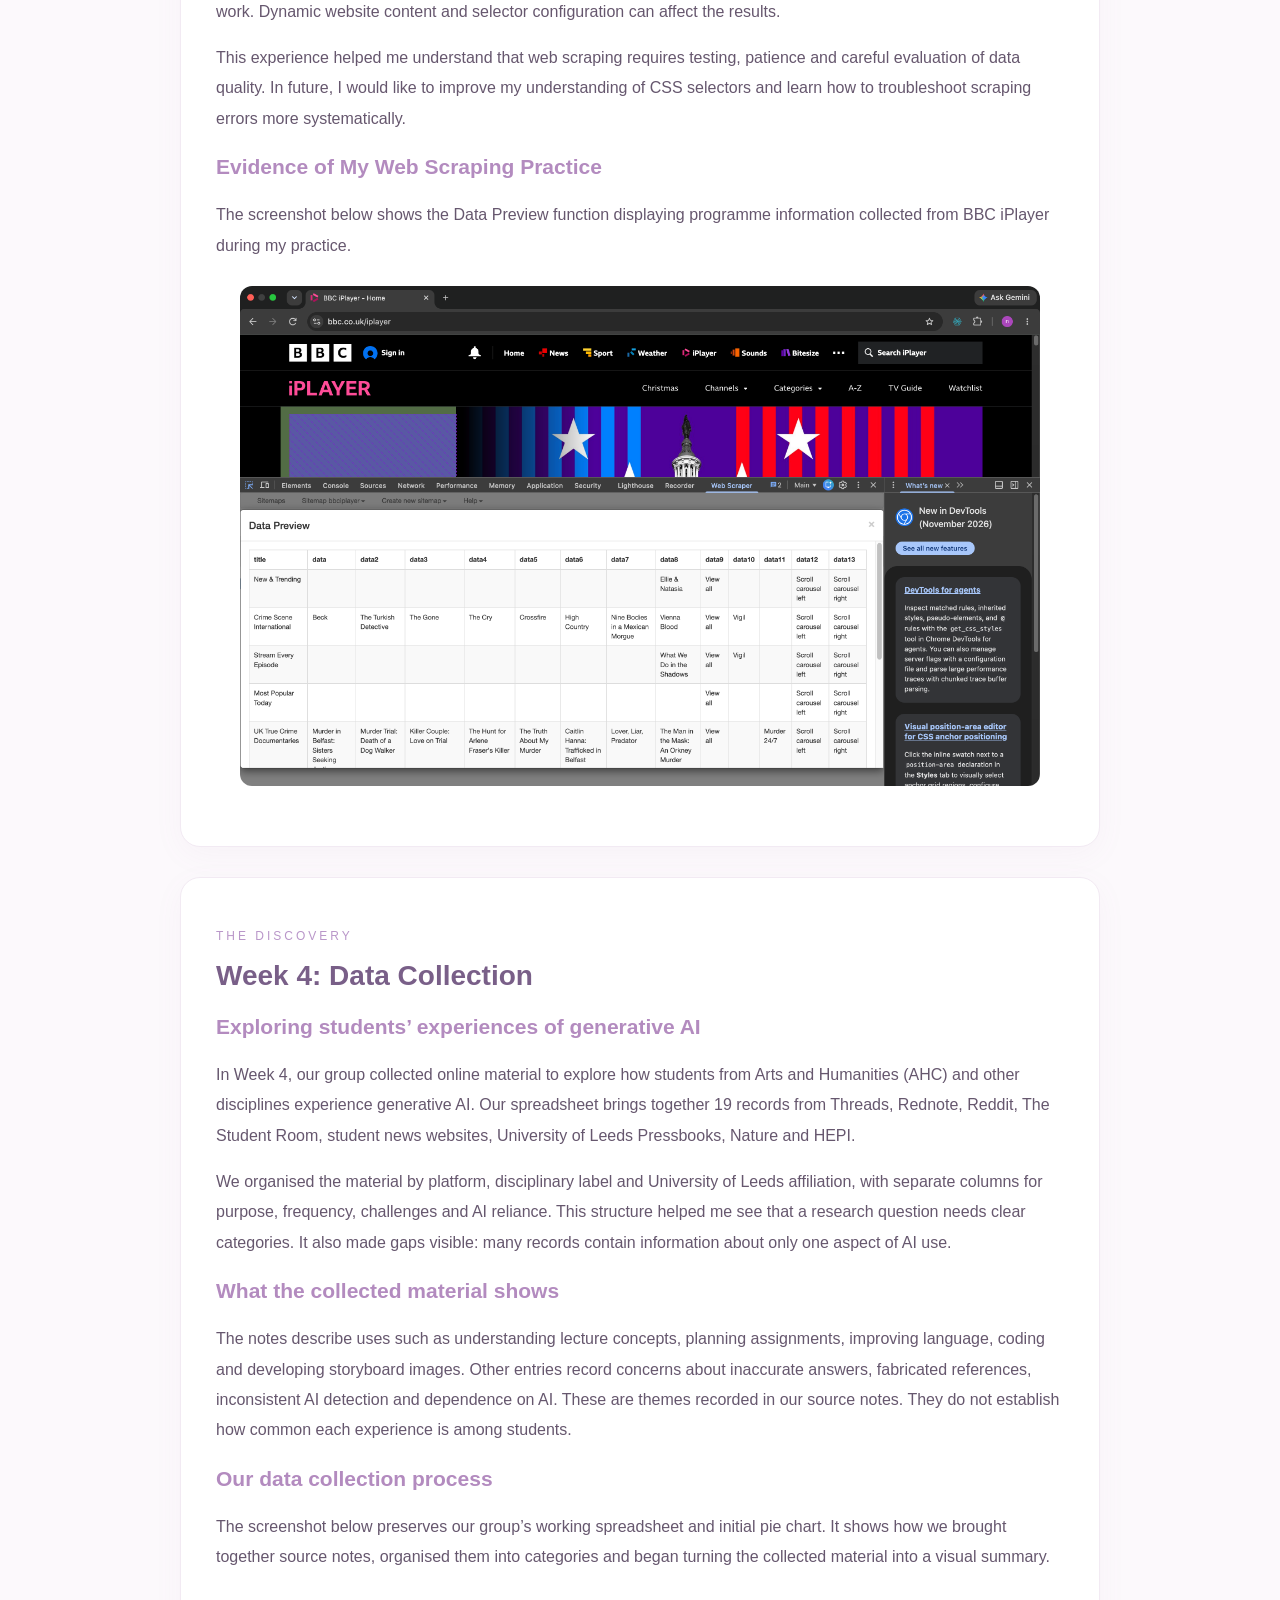
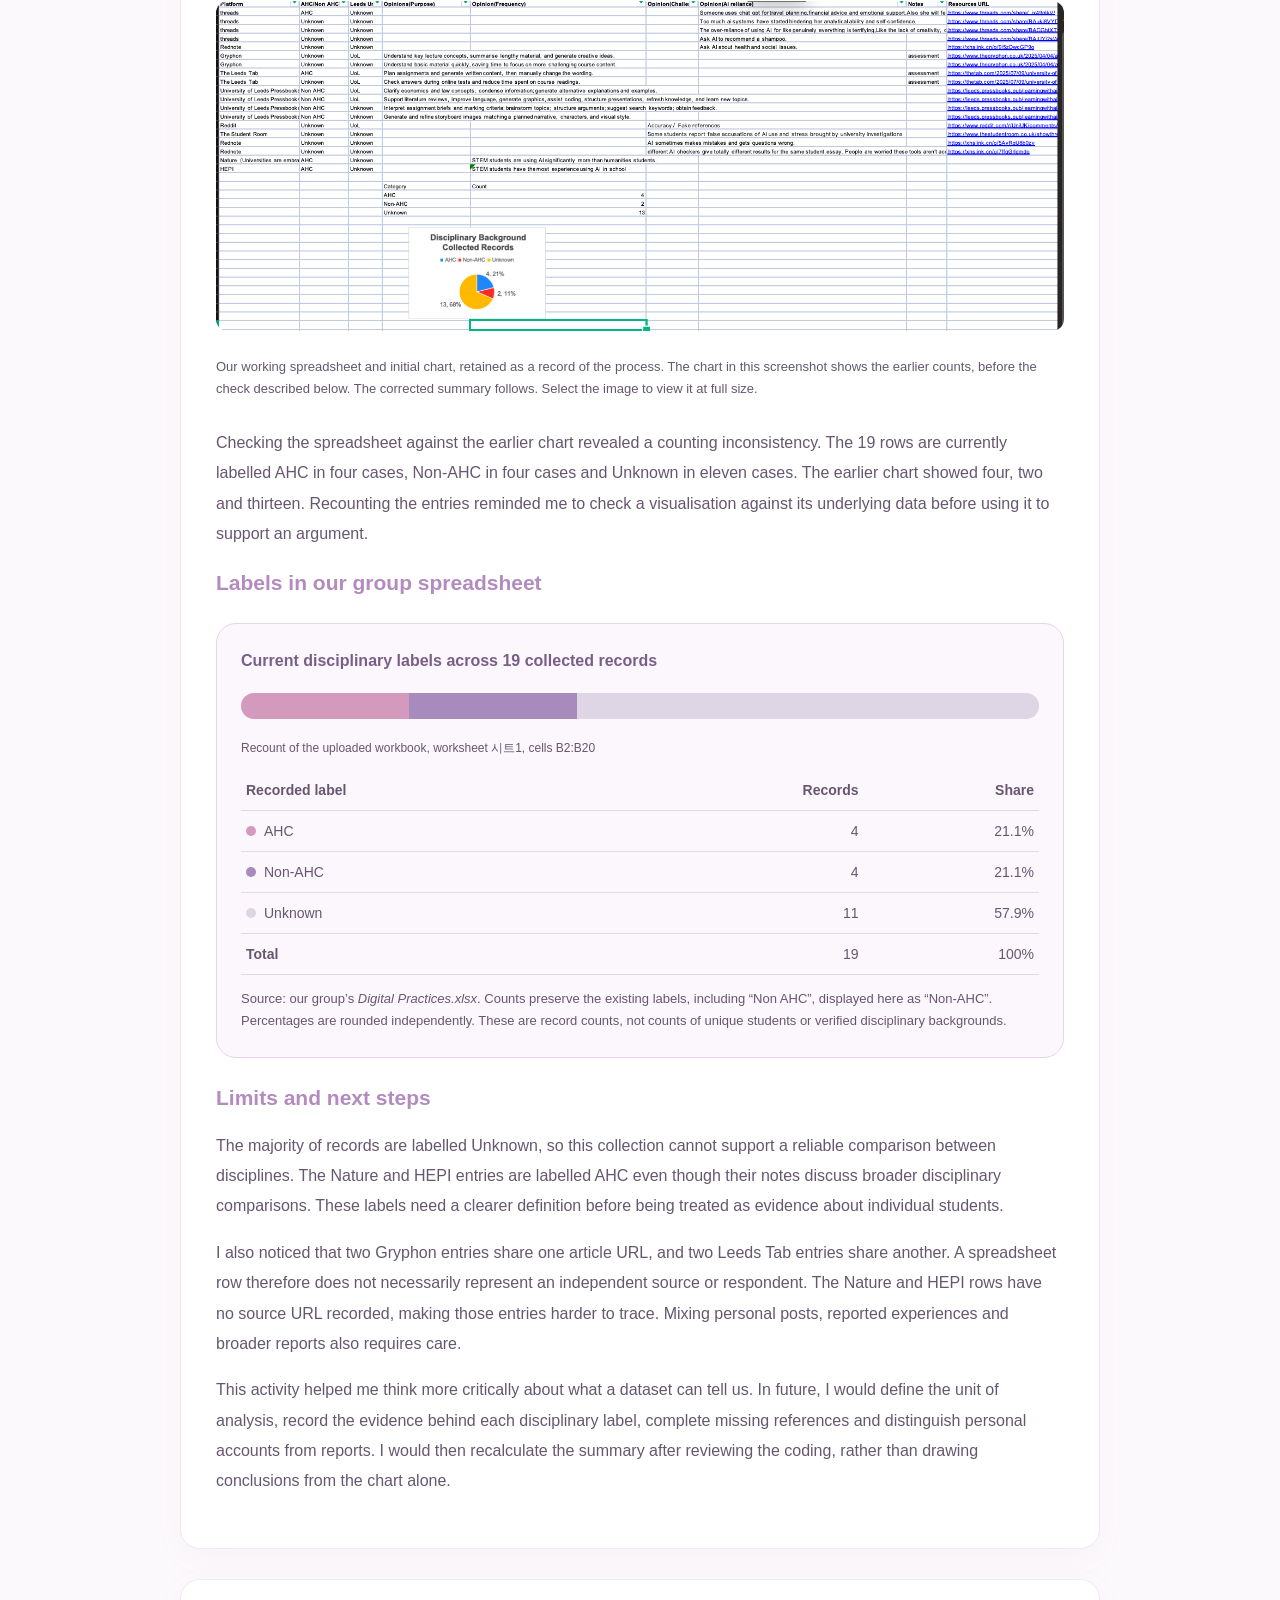
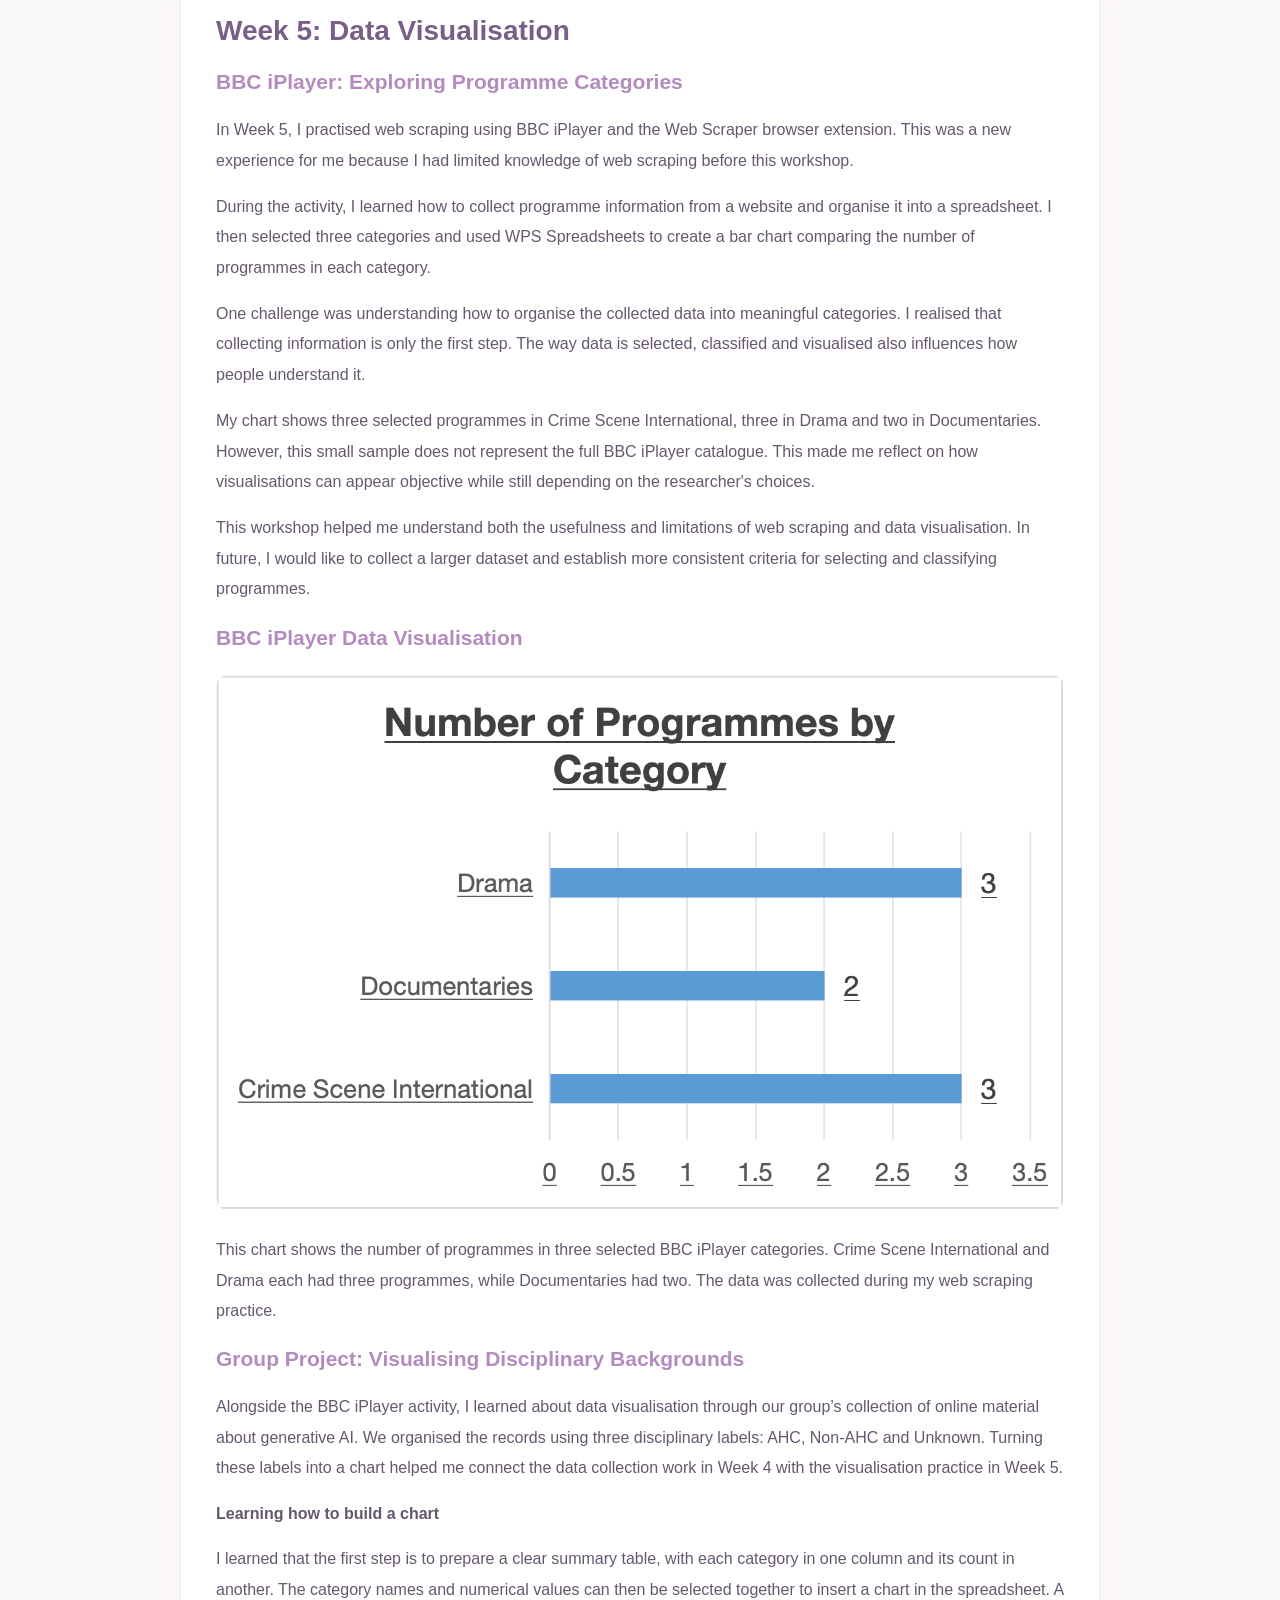
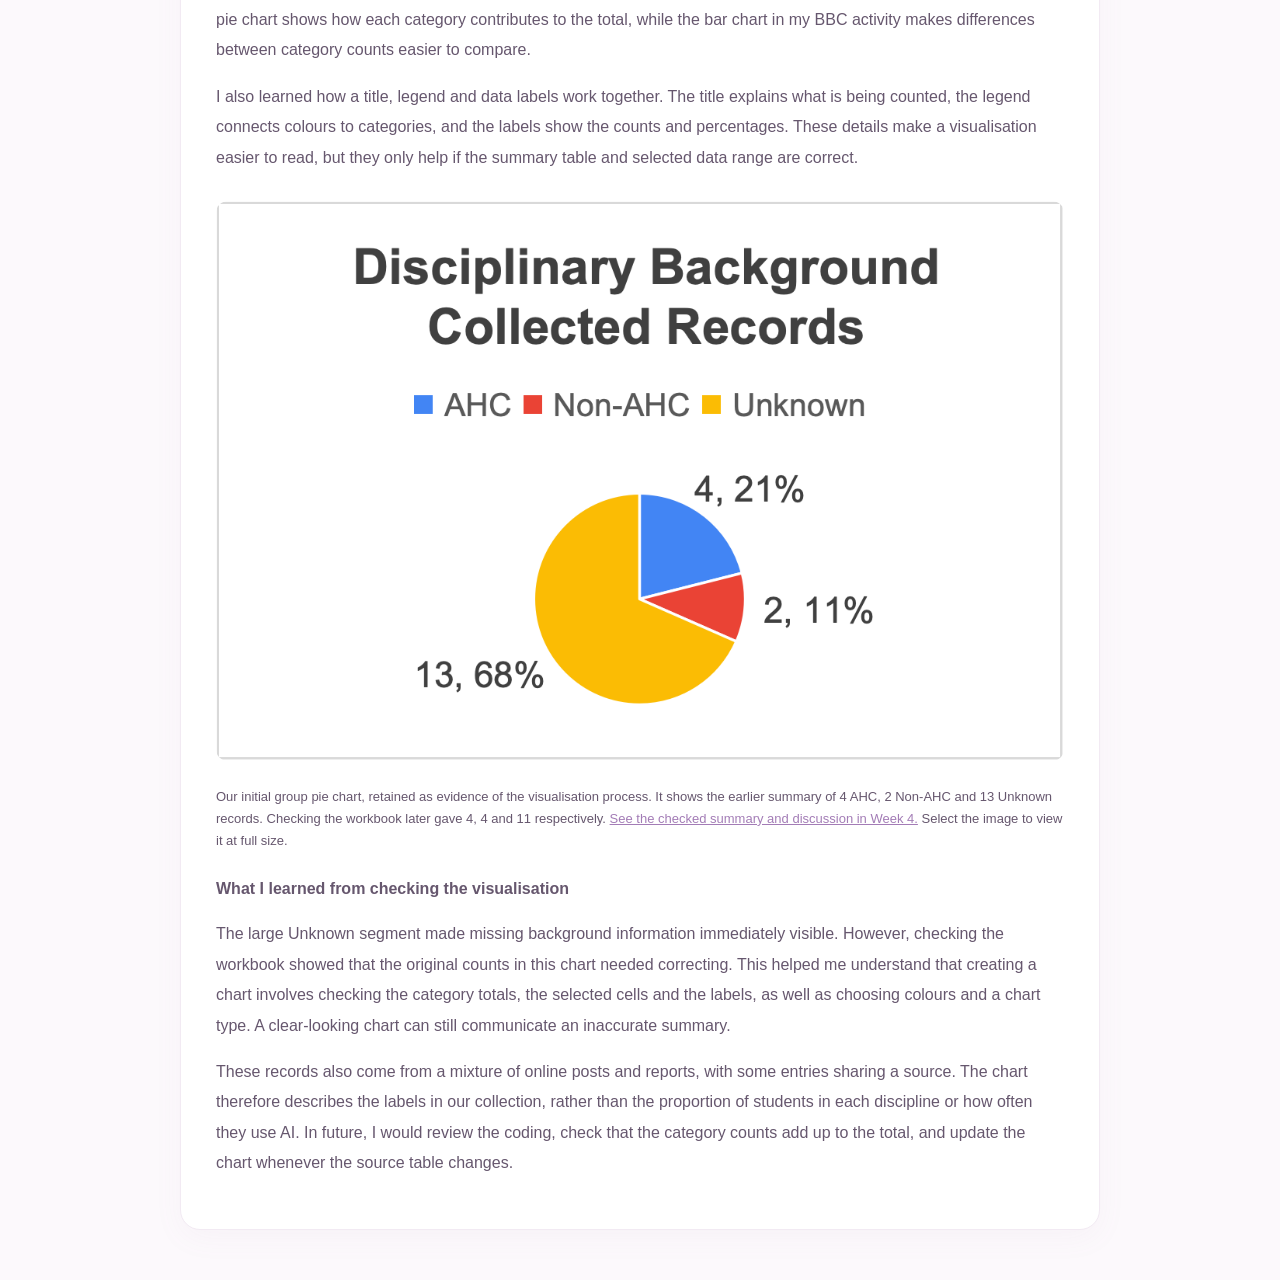
==== commit 94256618: "Add group data visualisation chart and reflection to Week 5" ====
--- a/reflections.html
+++ b/reflections.html
@@ -194,6 +194,7 @@
 
 <section id="week5">
     <h2>Week 5: Data Visualisation</h2>
+    <h3>BBC iPlayer: Exploring Programme Categories</h3>
    
 <p>
   In Week 5, I practised web scraping using BBC iPlayer
@@ -251,7 +252,22 @@
     had two. The data was collected during
     my web scraping practice.
 </p>
-  </section>
+  
+  <h3>Group Project: Visualising Disciplinary Backgrounds</h3>
+  <p>Alongside the BBC iPlayer activity, I learned about data visualisation through our group’s collection of online material about generative AI. We organised the records using three disciplinary labels: AHC, Non-AHC and Unknown. Turning these labels into a chart helped me connect the data collection work in Week 4 with the visualisation practice in Week 5.</p>
+  <h4>Learning how to build a chart</h4>
+  <p>I learned that the first step is to prepare a clear summary table, with each category in one column and its count in another. The category names and numerical values can then be selected together to insert a chart in the spreadsheet. A pie chart shows how each category contributes to the total, while the bar chart in my BBC activity makes differences between category counts easier to compare.</p>
+  <p>I also learned how a title, legend and data labels work together. The title explains what is being counted, the legend connects colours to categories, and the labels show the counts and percentages. These details make a visualisation easier to read, but they only help if the summary table and selected data range are correct.</p>
+  <figure style="margin: 28px 0;">
+    <a href="week5-group-chart.png" aria-label="Open our group’s initial disciplinary background pie chart at full size">
+      <img src="week5-group-chart.png" width="1092" height="721" loading="lazy" alt="Initial group pie chart showing AHC 4 (21%), Non-AHC 2 (11%) and Unknown 13 (68%), before the spreadsheet counts were checked.">
+    </a>
+    <figcaption class="source-note">Our initial group pie chart, retained as evidence of the visualisation process. It shows the earlier summary of 4 AHC, 2 Non-AHC and 13 Unknown records. Checking the workbook later gave 4, 4 and 11 respectively. <a href="week4.html#week4">See the checked summary and discussion in Week 4.</a> Select the image to view it at full size.</figcaption>
+  </figure>
+  <h4>What I learned from checking the visualisation</h4>
+  <p>The large Unknown segment made missing background information immediately visible. However, checking the workbook showed that the original counts in this chart needed correcting. This helped me understand that creating a chart involves checking the category totals, the selected cells and the labels, as well as choosing colours and a chart type. A clear-looking chart can still communicate an inaccurate summary.</p>
+  <p>These records also come from a mixture of online posts and reports, with some entries sharing a source. The chart therefore describes the labels in our collection, rather than the proportion of students in each discipline or how often they use AI. In future, I would review the coding, check that the category counts add up to the total, and update the chart whenever the source table changes.</p>
+</section>
 </main>
 <script src="journey.js?v=2"></script>
 </body>
